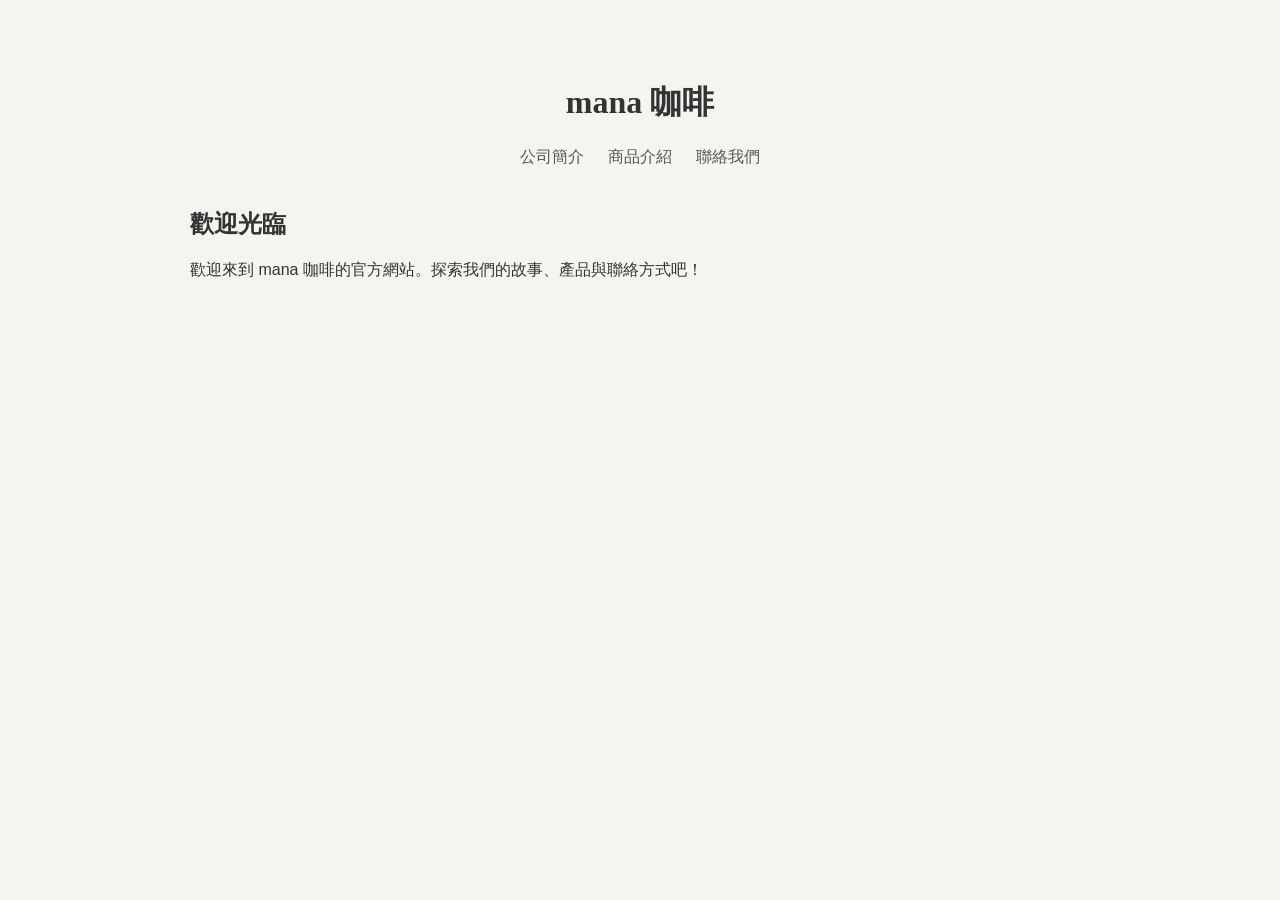
==== index.html @ ebe88364 "Add index.html landing page" ====
<!DOCTYPE html>
<html lang="zh-Hant">
<head>
    <meta charset="UTF-8">
    <meta name="viewport" content="width=device-width, initial-scale=1.0">
    <title>mana 咖啡</title>
    <link rel="stylesheet" href="css/style.css">
</head>
<body>
    <div class="container">
        <header>
            <h1>mana 咖啡</h1>
            <nav>
                <a href="about.html">公司簡介</a>
                <a href="products.html">商品介紹</a>
                <a href="contact.html">聯絡我們</a>
            </nav>
        </header>

        <section class="welcome">
            <h2>歡迎光臨</h2>
            <p>歡迎來到 mana 咖啡的官方網站。探索我們的故事、產品與聯絡方式吧！</p>
        </section>
    </div>
</body>
</html>
---- css/style.css ----
/* 共用樣式 */
body {
    font-family: "Microsoft JhengHei", Arial, sans-serif;
    background-color: #f5f5f0;
    color: #333;
    margin: 0;
    padding: 0;
}
.container {
    max-width: 900px;
    margin: 40px auto;
    padding: 20px;
}
header {
    text-align: center;
    margin-bottom: 40px;
}
nav a {
    margin: 0 10px;
    text-decoration: none;
    color: #555;
}
nav a:hover {
    color: #000;
}
h1, h2 {
    font-family: "Noto Serif TC", serif;
}

/* 公司簡介專屬 */
.profile {
    display: flex;
    align-items: center;
}
.profile img {
    width: 250px;
    height: auto;
    border-radius: 4px;
    margin-right: 20px;
}
.profile div {
    flex: 1;
}

/* 商品頁專屬 */
.products {
    display: grid;
    grid-template-columns: repeat(auto-fit, minmax(240px, 1fr));
    gap: 20px;
}
.product {
    background: #fff;
    padding: 20px;
    border-radius: 6px;
    box-shadow: 0 2px 4px rgba(0,0,0,0.1);
}
.product h3 {
    margin-top: 0;
}

/* 聯絡頁專屬 */
.container.contact {
    max-width: 600px;
}
form {
    display: flex;
    flex-direction: column;
}
label {
    margin-top: 10px;
}
input,
textarea {
    padding: 8px;
    border: 1px solid #ccc;
    border-radius: 4px;
}
button {
    margin-top: 20px;
    padding: 10px;
    background-color: #666;
    color: white;
    border: none;
    border-radius: 4px;
    cursor: pointer;
}
button:hover {
    background-color: #555;
}
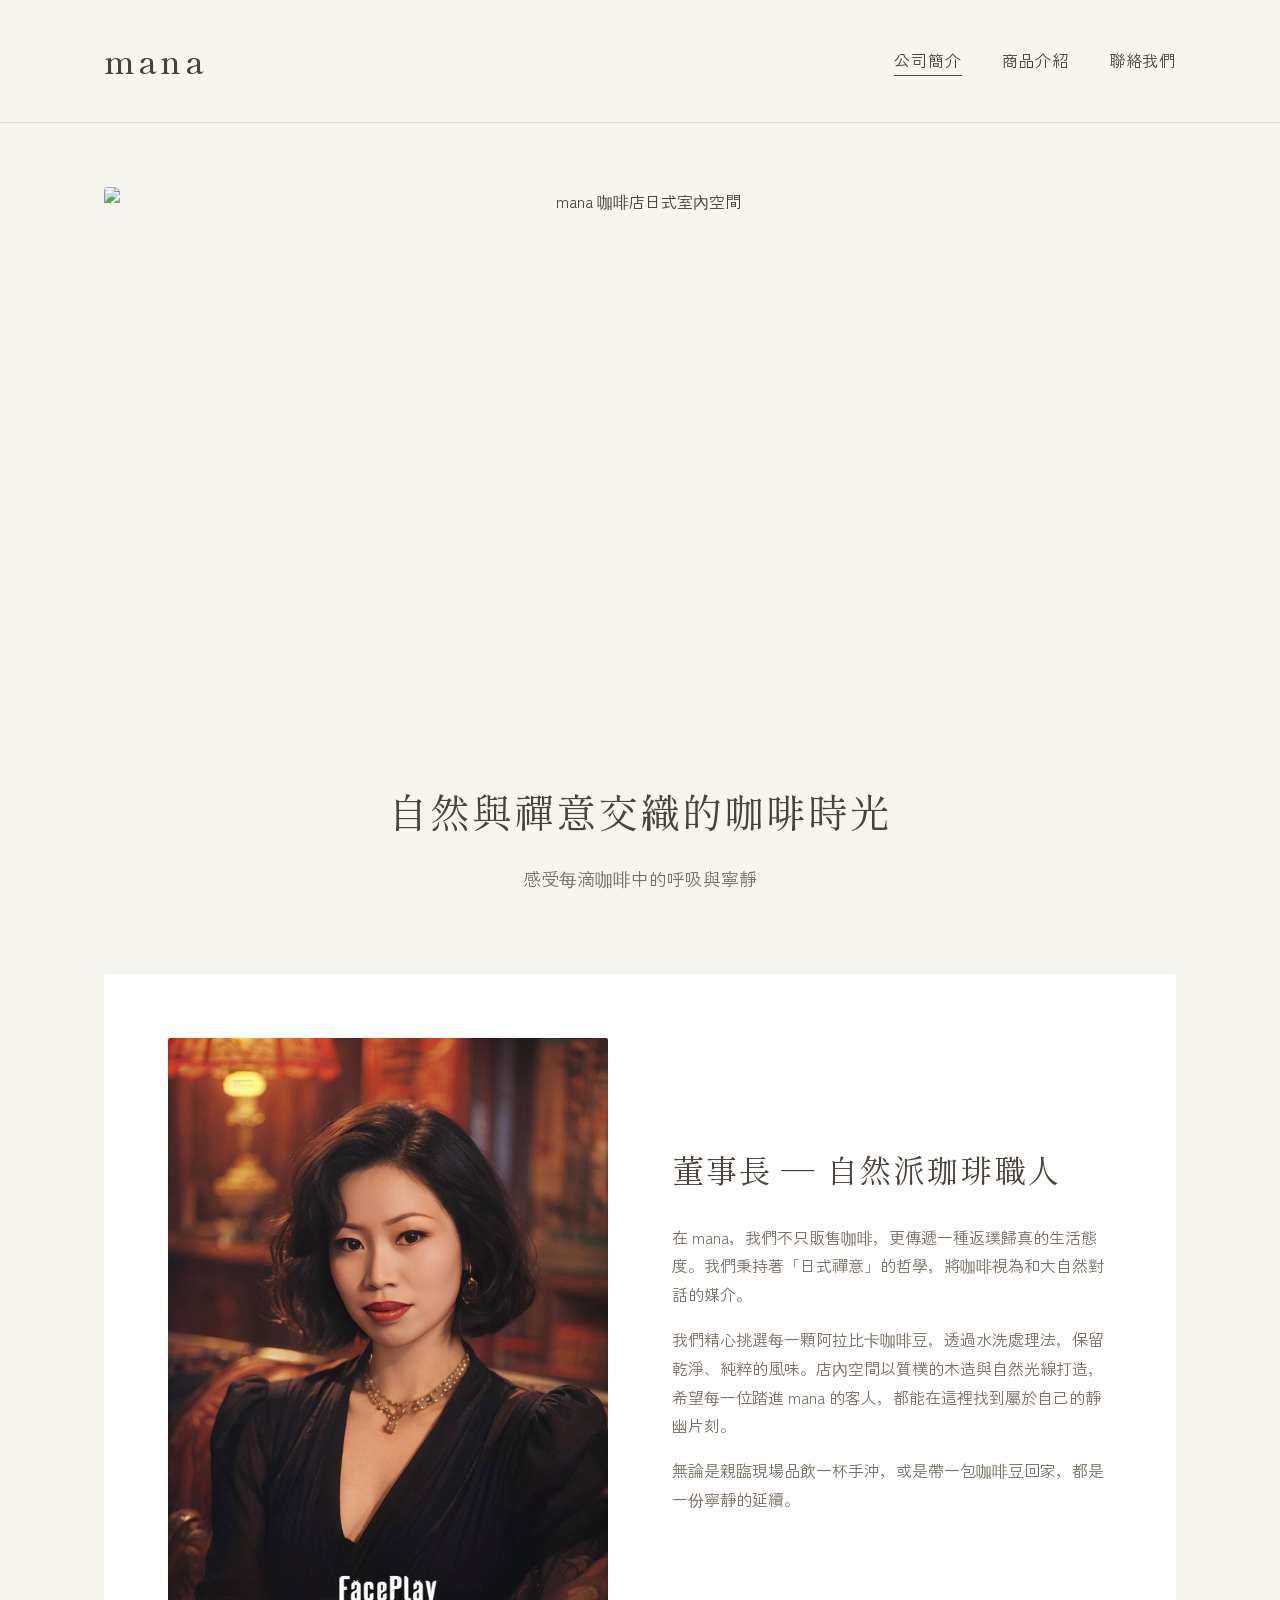
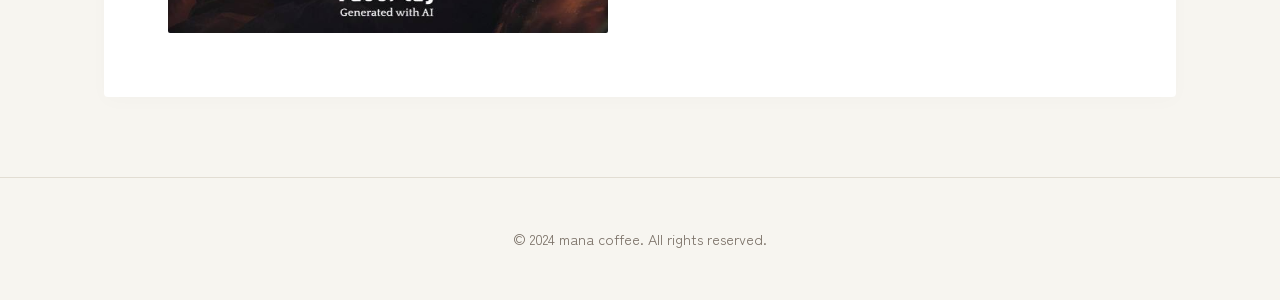
==== commit d515f772: "feat: initial commit for mana coffee website" ====
--- a/index.html
+++ b/index.html
@@ -1,26 +1,71 @@
-<!DOCTYPE html>
+<!doctype html>
 <html lang="zh-Hant">
-<head>
-    <meta charset="UTF-8">
-    <meta name="viewport" content="width=device-width, initial-scale=1.0">
-    <title>mana 咖啡</title>
-    <link rel="stylesheet" href="css/style.css">
-</head>
-<body>
-    <div class="container">
-        <header>
-            <h1>mana 咖啡</h1>
-            <nav>
-                <a href="about.html">公司簡介</a>
-                <a href="products.html">商品介紹</a>
-                <a href="contact.html">聯絡我們</a>
-            </nav>
-        </header>
+  <head>
+    <meta charset="UTF-8" />
+    <meta name="viewport" content="width=device-width, initial-scale=1.0" />
+    <title>mana - 關於我們</title>
+    <link rel="preconnect" href="https://fonts.googleapis.com" />
+    <link rel="preconnect" href="https://fonts.gstatic.com" crossorigin />
+    <link
+      href="https://fonts.googleapis.com/css2?family=Shippori+Mincho:wght@400;500;600&family=Zen+Kaku+Gothic+New:wght@400;500&display=swap"
+      rel="stylesheet"
+    />
+    <link rel="stylesheet" href="css/style.css" />
+  </head>
+  <body>
+    <header>
+      <div class="container nav-wrap">
+        <div class="logo">mana</div>
+        <nav>
+          <ul>
+            <li><a href="index.html" class="active">公司簡介</a></li>
+            <li><a href="products.html">商品介紹</a></li>
+            <li><a href="contact.html">聯絡我們</a></li>
+          </ul>
+        </nav>
+      </div>
+    </header>
 
-        <section class="welcome">
-            <h2>歡迎光臨</h2>
-            <p>歡迎來到 mana 咖啡的官方網站。探索我們的故事、產品與聯絡方式吧！</p>
-        </section>
-    </div>
-</body>
-</html>+    <main class="container">
+      <section class="hero">
+        <div class="hero-img-wrap">
+          <img
+            src="https://images.unsplash.com/photo-1554118811-1e0d58224f24?q=80&w=1200&auto=format&fit=crop"
+            alt="mana 咖啡店日式室內空間"
+          />
+        </div>
+        <h1>自然與禪意交織的咖啡時光</h1>
+        <p>感受每滴咖啡中的呼吸與寧靜</p>
+      </section>
+
+      <section class="profile-section">
+        <div class="profile-img">
+          <img
+            src="images/owner.jpg"
+            alt="mana 咖啡董事長照"
+          />
+        </div>
+        <div class="profile-text">
+          <h2>董事長 — 自然派珈琲職人</h2>
+          <p>
+            在
+            mana，我們不只販售咖啡，更傳遞一種返璞歸真的生活態度。我們秉持著「日式禪意」的哲學，將咖啡視為和大自然對話的媒介。
+          </p>
+          <p>
+            我們精心挑選每一顆阿拉比卡咖啡豆，透過水洗處理法，保留乾淨、純粹的風味。店內空間以質樸的木造與自然光線打造，希望每一位踏進
+            mana 的客人，都能在這裡找到屬於自己的靜幽片刻。
+          </p>
+          <p>
+            無論是親臨現場品飲一杯手沖，或是帶一包咖啡豆回家，都是一份寧靜的延續。
+          </p>
+        </div>
+      </section>
+    </main>
+
+    <footer>
+      <div class="container">
+        <p>&copy; 2024 mana coffee. All rights reserved.</p>
+      </div>
+    </footer>
+  </body>
+</html>
--- a/css/style.css
+++ b/css/style.css
@@ -1,89 +1,314 @@
-/* 共用樣式 */
+/* style.css - mana coffee shop */
+:root {
+  --bg-color: #f7f5f0; /* Soft natural paper/sand */
+  --text-main: #4a433c; /* Dark brown/grey */
+  --text-light: #7a7066;
+  --accent-color: #8b7d6b; /* Earthy wood tone */
+  --accent-hover: #a1917f;
+  --border-color: #e2ddd3;
+  --white: #ffffff;
+  --font-heading: "Shippori Mincho", serif;
+  --font-body: "Zen Kaku Gothic New", sans-serif;
+}
+
+* {
+  margin: 0;
+  padding: 0;
+  box-sizing: border-box;
+}
+
 body {
-    font-family: "Microsoft JhengHei", Arial, sans-serif;
-    background-color: #f5f5f0;
-    color: #333;
-    margin: 0;
-    padding: 0;
-}
+  font-family: var(--font-body);
+  background-color: var(--bg-color);
+  color: var(--text-main);
+  line-height: 1.8;
+  -webkit-font-smoothing: antialiased;
+}
+
+h1,
+h2,
+h3,
+h4 {
+  font-family: var(--font-heading);
+  font-weight: 400;
+  letter-spacing: 0.05em;
+  color: var(--text-main);
+}
+
+a {
+  color: var(--text-main);
+  text-decoration: none;
+  transition: color 0.3s ease;
+}
+
+a:hover {
+  color: var(--accent-hover);
+}
+
 .container {
-    max-width: 900px;
-    margin: 40px auto;
-    padding: 20px;
-}
+  max-width: 1200px;
+  margin: 0 auto;
+  padding: 0 5%;
+}
+
+/* Header & Navigation */
 header {
-    text-align: center;
-    margin-bottom: 40px;
-}
+  padding: 2rem 0;
+  border-bottom: 1px solid var(--border-color);
+}
+
+.nav-wrap {
+  display: flex;
+  justify-content: space-between;
+  align-items: center;
+}
+
+.logo {
+  font-family: var(--font-heading);
+  font-size: 2rem;
+  font-weight: 500;
+  letter-spacing: 0.1em;
+}
+
+nav ul {
+  display: flex;
+  list-style: none;
+  gap: 2.5rem;
+}
+
 nav a {
-    margin: 0 10px;
-    text-decoration: none;
-    color: #555;
-}
-nav a:hover {
-    color: #000;
-}
-h1, h2 {
-    font-family: "Noto Serif TC", serif;
-}
-
-/* 公司簡介專屬 */
-.profile {
-    display: flex;
-    align-items: center;
-}
-.profile img {
-    width: 250px;
-    height: auto;
-    border-radius: 4px;
-    margin-right: 20px;
-}
-.profile div {
-    flex: 1;
-}
-
-/* 商品頁專屬 */
-.products {
-    display: grid;
-    grid-template-columns: repeat(auto-fit, minmax(240px, 1fr));
-    gap: 20px;
-}
-.product {
-    background: #fff;
-    padding: 20px;
-    border-radius: 6px;
-    box-shadow: 0 2px 4px rgba(0,0,0,0.1);
-}
-.product h3 {
-    margin-top: 0;
-}
-
-/* 聯絡頁專屬 */
-.container.contact {
-    max-width: 600px;
-}
-form {
-    display: flex;
+  font-size: 1rem;
+  letter-spacing: 0.05em;
+  position: relative;
+}
+
+nav a::after {
+  content: "";
+  position: absolute;
+  width: 0;
+  height: 1px;
+  bottom: -4px;
+  left: 0;
+  background-color: var(--text-main);
+  transition: width 0.3s ease;
+}
+
+nav a:hover::after,
+nav a.active::after {
+  width: 100%;
+}
+
+/* Hero Section */
+.hero {
+  margin-top: 4rem;
+  text-align: center;
+}
+
+.hero-img-wrap {
+  width: 100%;
+  height: 60vh;
+  overflow: hidden;
+  margin-bottom: 3rem;
+  border-radius: 4px;
+}
+
+.hero-img-wrap img {
+  width: 100%;
+  height: 100%;
+  object-fit: cover;
+  display: block;
+}
+
+.hero h1 {
+  font-size: 2.5rem;
+  margin-bottom: 1rem;
+}
+
+.hero p {
+  color: var(--text-light);
+  font-size: 1.1rem;
+  margin-bottom: 3rem;
+}
+
+/* Two Column Layout (Profile) */
+.profile-section {
+  display: flex;
+  align-items: stretch;
+  gap: 4rem;
+  margin: 5rem 0;
+  background: var(--white);
+  padding: 4rem;
+  border-radius: 4px;
+  box-shadow: 0 4px 20px rgba(0, 0, 0, 0.02);
+}
+
+.profile-img {
+  flex: 1;
+}
+
+.profile-img img {
+  width: 100%;
+  height: 100%;
+  object-fit: cover;
+  border-radius: 2px;
+}
+
+.profile-text {
+  flex: 1;
+  display: flex;
+  flex-direction: column;
+  justify-content: center;
+}
+
+.profile-text h2 {
+  font-size: 2rem;
+  margin-bottom: 1.5rem;
+}
+
+.profile-text p {
+  margin-bottom: 1rem;
+  color: var(--text-light);
+}
+
+/* Products Grid */
+.page-header {
+  text-align: center;
+  margin: 4rem 0;
+}
+
+.page-header h1 {
+  font-size: 2.5rem;
+  margin-bottom: 1rem;
+}
+
+.product-grid {
+  display: grid;
+  grid-template-columns: repeat(auto-fit, minmax(300px, 1fr));
+  gap: 3rem;
+  margin-bottom: 5rem;
+}
+
+.product-card {
+  background: var(--white);
+  border-radius: 4px;
+  overflow: hidden;
+  box-shadow: 0 4px 20px rgba(0, 0, 0, 0.02);
+  transition: transform 0.3s ease;
+}
+
+.product-card:hover {
+  transform: translateY(-5px);
+}
+
+.product-img {
+  width: 100%;
+  height: 250px;
+}
+
+.product-img img {
+  width: 100%;
+  height: 100%;
+  object-fit: cover;
+}
+
+.product-info {
+  padding: 2rem;
+  text-align: center;
+}
+
+.product-info h3 {
+  font-size: 1.3rem;
+  margin-bottom: 0.5rem;
+}
+
+.product-info p {
+  color: var(--text-light);
+  font-size: 0.95rem;
+}
+
+/* Contact Section */
+.contact-section {
+  max-width: 600px;
+  margin: 0 auto 5rem;
+  background: var(--white);
+  padding: 4rem;
+  border-radius: 4px;
+  box-shadow: 0 4px 20px rgba(0, 0, 0, 0.02);
+}
+
+.contact-info {
+  text-align: center;
+  margin-bottom: 3rem;
+}
+
+.contact-info p {
+  color: var(--text-light);
+  margin-bottom: 0.5rem;
+}
+
+.form-group {
+  margin-bottom: 1.5rem;
+}
+
+.form-group label {
+  display: block;
+  margin-bottom: 0.5rem;
+  font-family: var(--font-heading);
+  color: var(--text-main);
+}
+
+.form-group input,
+.form-group textarea {
+  width: 100%;
+  padding: 1rem;
+  border: 1px solid var(--border-color);
+  background: var(--bg-color);
+  font-family: var(--font-body);
+  border-radius: 2px;
+  transition: border-color 0.3s ease;
+}
+
+.form-group input:focus,
+.form-group textarea:focus {
+  outline: none;
+  border-color: var(--accent-color);
+}
+
+button {
+  width: 100%;
+  padding: 1rem;
+  background-color: var(--text-main);
+  color: var(--white);
+  border: none;
+  font-family: var(--font-heading);
+  font-size: 1.1rem;
+  cursor: pointer;
+  transition: background-color 0.3s ease;
+  border-radius: 2px;
+}
+
+button:hover {
+  background-color: var(--accent-hover);
+}
+
+/* Footer */
+footer {
+  text-align: center;
+  padding: 3rem 0;
+  border-top: 1px solid var(--border-color);
+  margin-top: auto;
+  color: var(--text-light);
+  font-size: 0.9rem;
+}
+
+@media (max-width: 768px) {
+  .profile-section {
     flex-direction: column;
-}
-label {
-    margin-top: 10px;
-}
-input,
-textarea {
-    padding: 8px;
-    border: 1px solid #ccc;
-    border-radius: 4px;
-}
-button {
-    margin-top: 20px;
-    padding: 10px;
-    background-color: #666;
-    color: white;
-    border: none;
-    border-radius: 4px;
-    cursor: pointer;
-}
-button:hover {
-    background-color: #555;
-}
+    padding: 2rem;
+    gap: 2rem;
+  }
+
+  nav ul {
+    gap: 1.5rem;
+  }
+}
